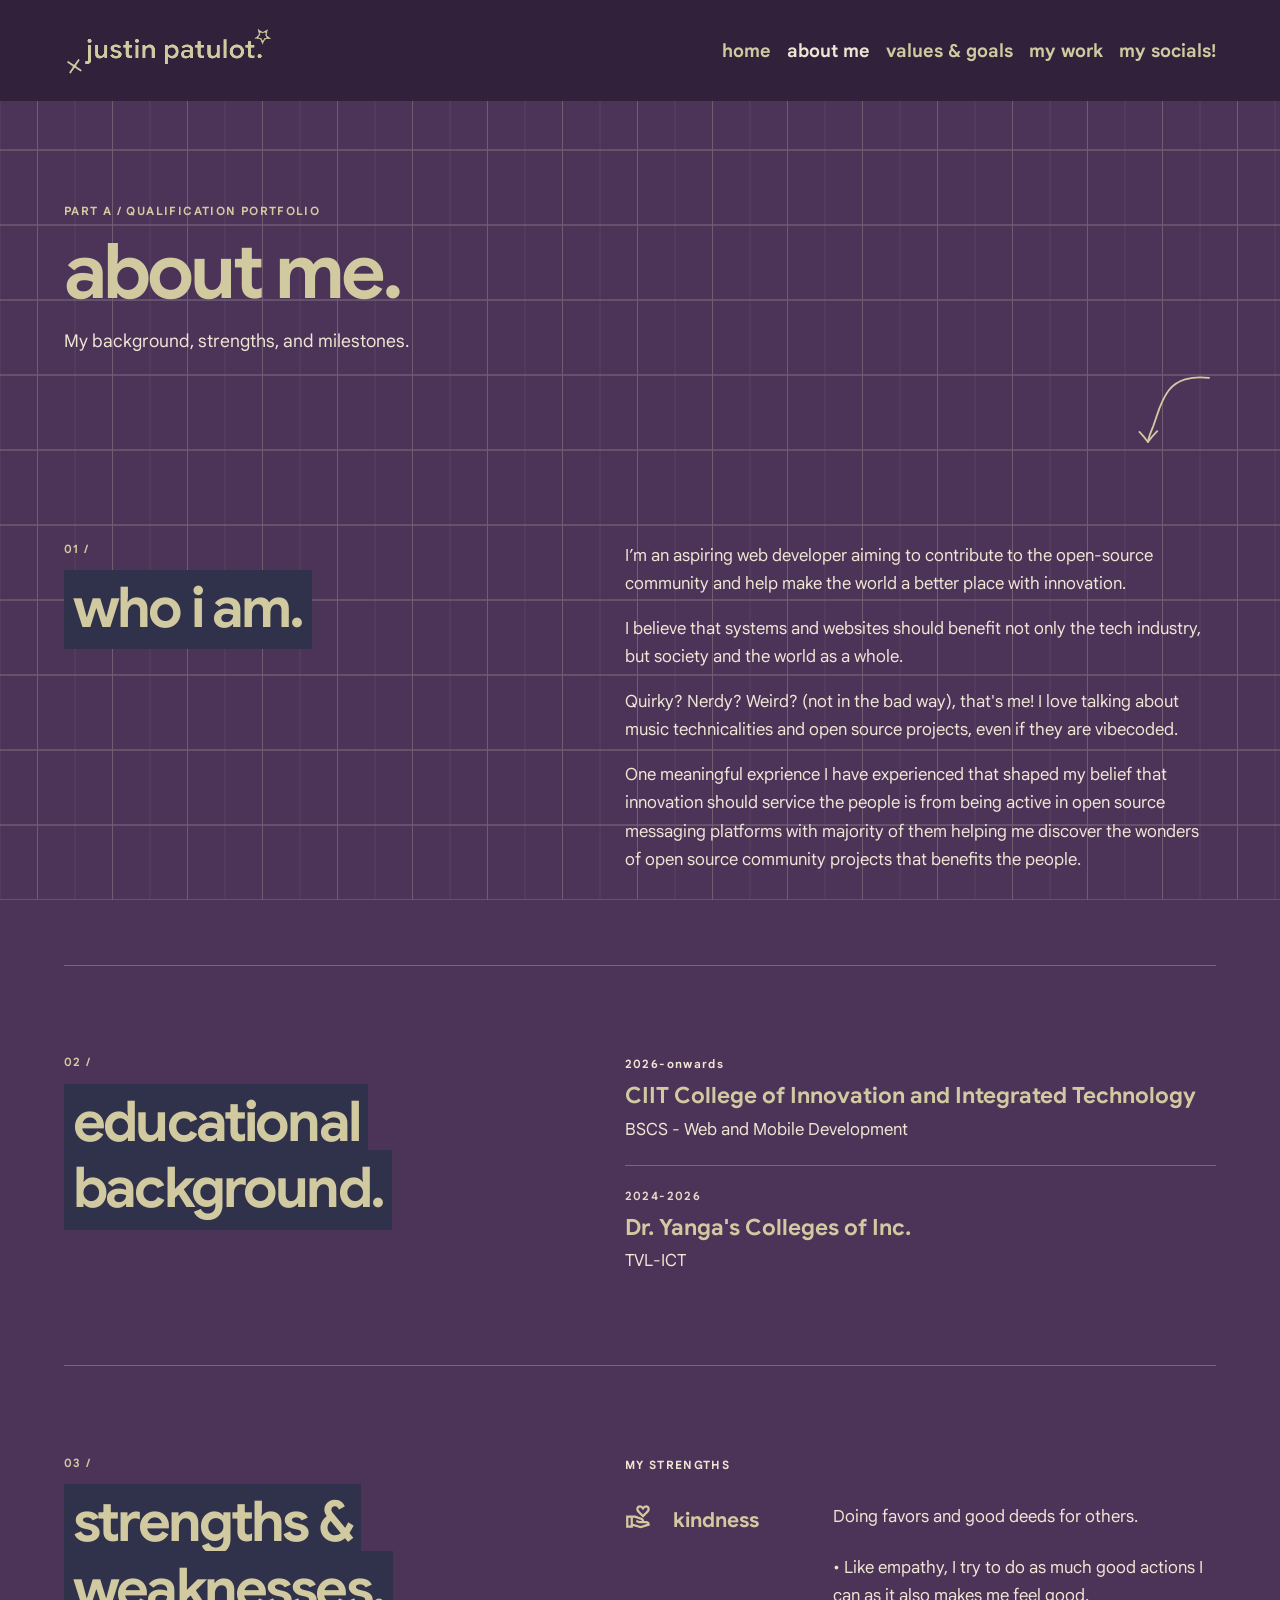
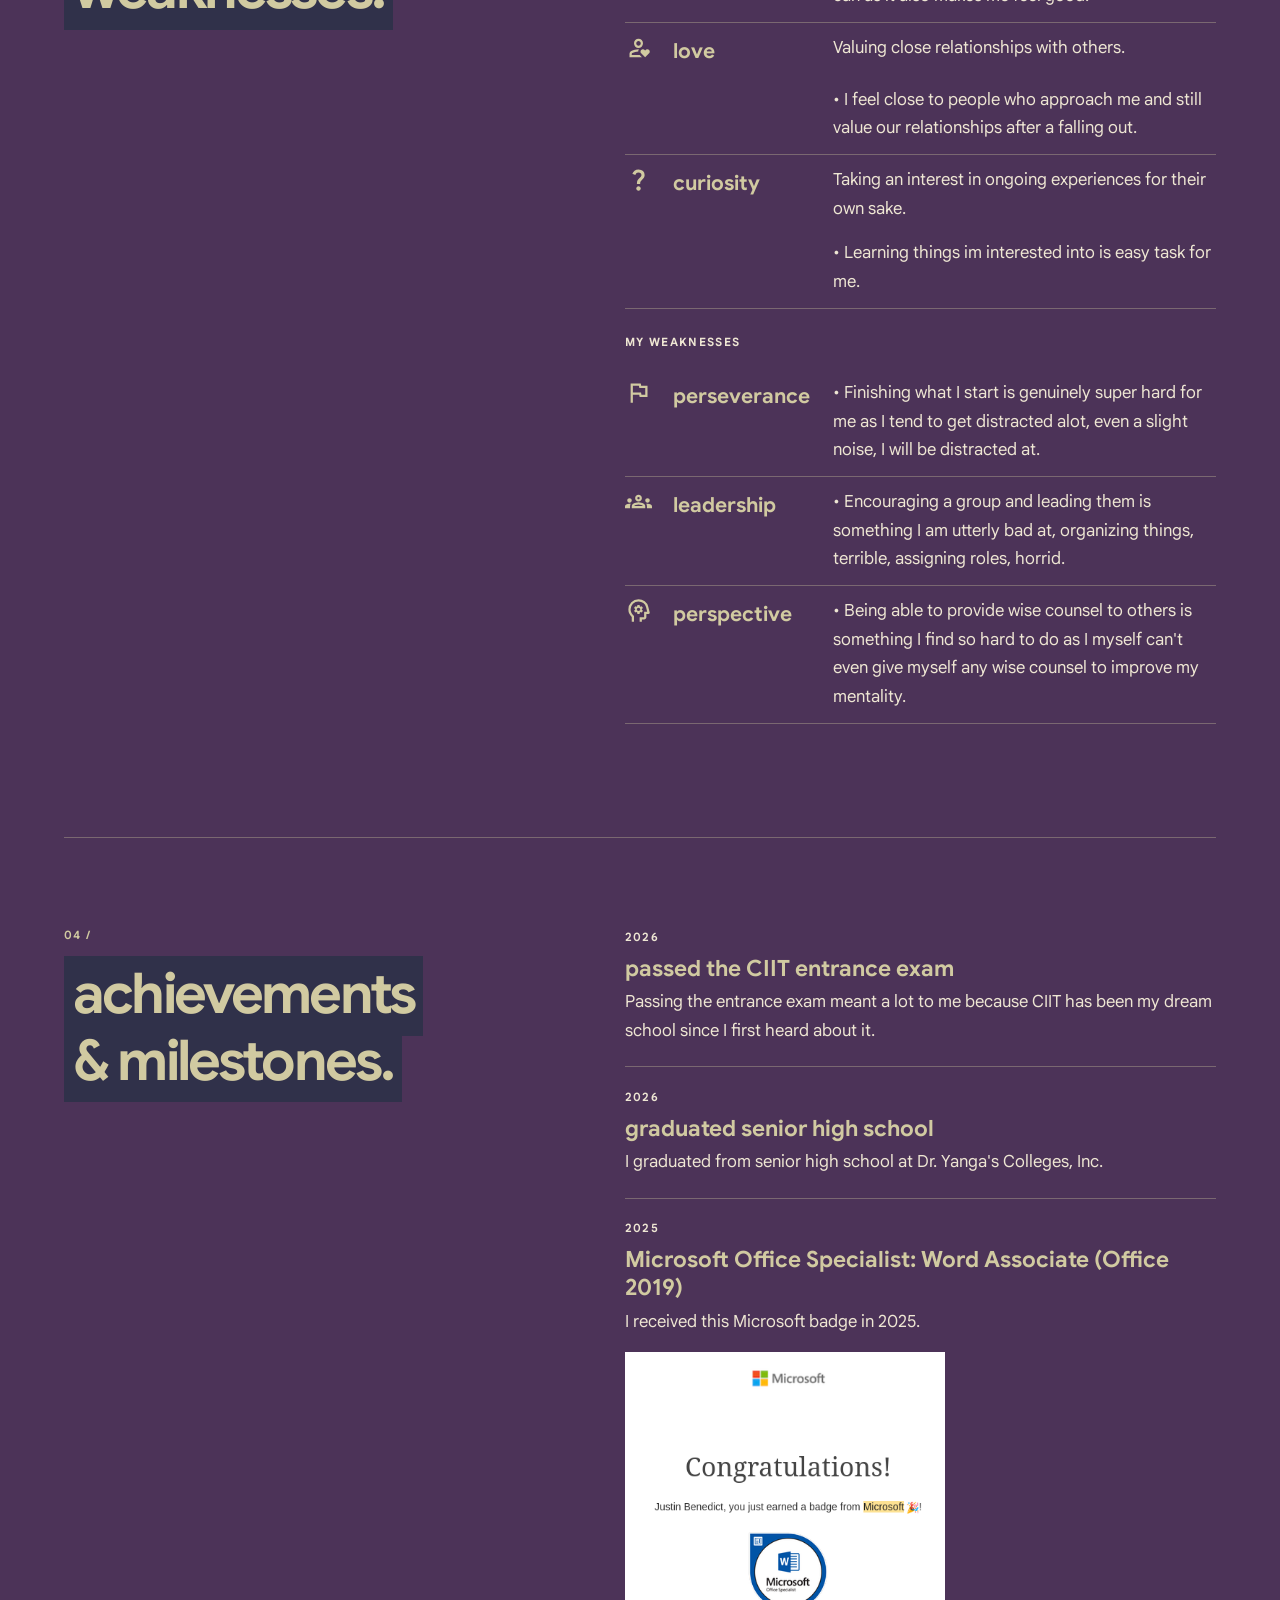
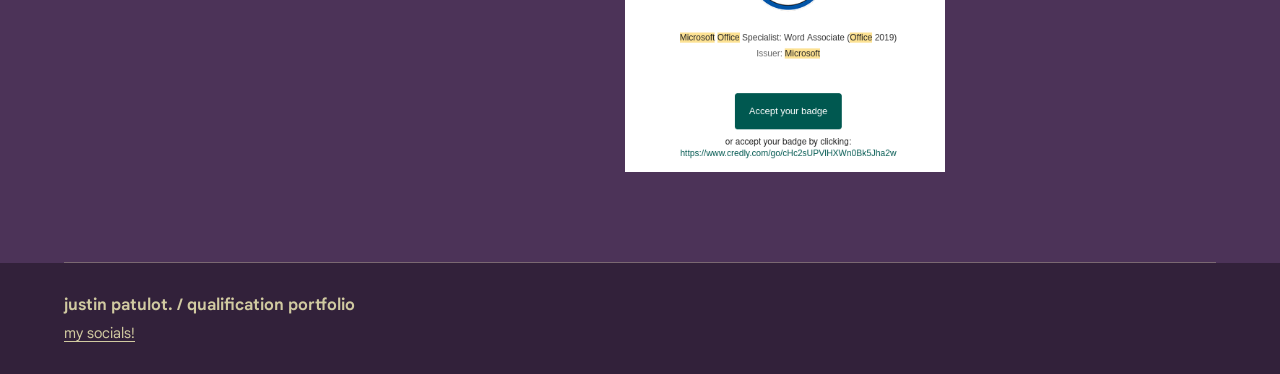
==== about.html @ 3b2c1725 "initial commit" ====
<!DOCTYPE html>
<html lang="en">
<head>
    <meta charset="UTF-8">
    <meta name="viewport" content="width=device-width, initial-scale=1.0">
    <link rel="stylesheet" href="style.css">
    <link rel="stylesheet" href="portfolio.css">
    <title>About Me | Justin Patulot</title>
</head>
<body>
    <header id="top">
        <a class="portfolio-logo" href="index.html" aria-label="Justin Patulot, home">
            <img src="assets/poster-logo.svg" alt="" width="1170" height="280">
        </a>
        <button class="menu-toggle" type="button" aria-label="Open menu" aria-controls="main-navigation" aria-expanded="false" hidden>
            <img class="menu-open-icon" src="assets/material-menu.svg" alt="">
            <img class="menu-close-icon" src="assets/material-close.svg" alt="">
        </button>
        <nav id="main-navigation" class="center portfolio-nav" aria-label="Main navigation">
            <a href="index.html">home</a>
            <a href="about.html" aria-current="page">about me</a>
            <a href="values.html">values &amp; goals</a>
            <a href="work.html">my work</a>
            <a href="socials.html">my socials!</a>
        </nav>
    </header>

    <main class="portfolio">

        <div class="portfolio-page-heading portfolio-shell">
            <p class="portfolio-kicker">PART A / QUALIFICATION PORTFOLIO</p>
            <h1>about me.</h1>
            <p>My background, strengths, and milestones.</p>
            <img class="portfolio-page-arrow" src="assets/hand-drawn-arrow.svg" alt="">
        </div>

        <section class="portfolio-section portfolio-shell" id="about" aria-labelledby="about-heading">
            <div class="portfolio-section-heading">
                <p class="portfolio-kicker">01 /</p>
                <h2 id="about-heading"><span>who i am.</span></h2>
            </div>
            <div class="portfolio-section-content">
                <p>
                    I’m an aspiring web developer aiming to contribute to the open-source
                    community and help make the world a better place with innovation.
                </p>
                <p>
                    I believe that systems and websites should benefit not only the tech
                    industry, but society and the world as a whole.
                </p>
                <p>
                    Quirky? Nerdy? Weird? (not in the bad way), that's me! I love talking about
                    music technicalities and open source projects, even if they are vibecoded.
                </p>
                <p>
                    One meaningful exprience I have experienced that shaped my belief
                    that innovation should service the people is from being active in open source messaging platforms
                    with majority of them helping me discover the wonders of open source community projects
                    that benefits the people.
                </p>
            </div>
        </section>

        <section class="portfolio-section portfolio-shell" id="education" aria-labelledby="education-heading">
            <div class="portfolio-section-heading">
                <p class="portfolio-kicker">02 /</p>
                <h2 id="education-heading"><span>educational<br>background.</span></h2>
            </div>
            <div class="portfolio-section-content portfolio-entries">
                <article>
                    <p class="portfolio-kicker">2026-onwards</p>
                    <h3>CIIT College of Innovation and Integrated Technology</h3>
                    <p>BSCS - Web and Mobile Development</p>
                </article>
                <article>
                    <p class="portfolio-kicker portfolio-placeholder">2024-2026</p>
                    <h3>Dr. Yanga's Colleges of Inc.</h3>
                    <p>TVL-ICT</p>
                </article>
            </div>
        </section>

        <section class="portfolio-section portfolio-shell" id="strengths" aria-labelledby="strengths-heading">
            <div class="portfolio-section-heading">
                <p class="portfolio-kicker">03 /</p>
                <h2 id="strengths-heading"><span>strengths &amp;<br>weaknesses.</span></h2>
            </div>
            <div class="portfolio-section-content">
                <p class="portfolio-kicker">MY STRENGTHS</p>
                <ul class="portfolio-strengths">
                    <li>
                        <img class="material-icon" src="assets/material-volunteer-activism.svg" alt="">
                        <strong>kindness</strong>
                        <span>Doing favors and good deeds for others.</span>
                        <p>• Like empathy, I try to do as much good actions I can as it also makes me feel good.</p>
                    </li>
                    <li>
                        <img class="material-icon" src="assets/material-person-heart.svg" alt="">
                        <strong>love</strong>
                        <span>Valuing close relationships with others.</span>
                        <p>• I feel close to people who approach me and still value our relationships after a falling out.</p>
                    </li>
                    <li>
                        <img class="material-icon" src="assets/material-question-mark.svg" alt="">
                        <strong>curiosity</strong>
                        <span>Taking an interest in ongoing experiences for their own sake.</span>
                        <p>• Learning things im interested into is easy task for me.</p>
                    </li>
                </ul>
                <p class="portfolio-kicker">MY WEAKNESSES</p>
                <ul class="portfolio-strengths">
                    <li>
                        <img class="material-icon" src="assets/material-flag.svg" alt="">
                        <strong>perseverance</strong>
                        <p>• Finishing what I start is genuinely super hard for me as I tend to get distracted alot, even a slight noise, I will be distracted at.</p>
                    </li>
                    <li>
                        <img class="material-icon" src="assets/material-groups.svg" alt="">
                        <strong>leadership</strong>
                        <p>• Encouraging a group and leading them is something I am utterly bad at, organizing things, terrible, assigning roles, horrid.</p>
                    </li>
                    <li>
                        <img class="material-icon" src="assets/material-psychology.svg" alt="">
                        <strong>perspective</strong>
                        <p>• Being able to provide wise counsel to others is something I find so hard to do as I myself can't even give myself any wise counsel to improve my mentality.</p>
                    </li>
                </ul>
            </div>
        </section>

        <section class="portfolio-section portfolio-shell" id="milestones" aria-labelledby="milestones-heading">
            <div class="portfolio-section-heading">
                <p class="portfolio-kicker">04 /</p>
                <h2 id="milestones-heading"><span>achievements<br>&amp; milestones.</span></h2>
            </div>
            <div class="portfolio-section-content portfolio-entries">
                <article>
                    <p class="portfolio-kicker">2026</p>
                    <h3>passed the CIIT entrance exam</h3>
                    <p>Passing the entrance exam meant a lot to me because CIIT has been my dream school since I first heard about it.</p>
                </article>
                <article>
                    <p class="portfolio-kicker">2026</p>
                    <h3>graduated senior high school</h3>
                    <p>I graduated from senior high school at Dr. Yanga's Colleges, Inc.</p>
                </article>
                <article>
                    <p class="portfolio-kicker">2025</p>
                    <h3>Microsoft Office Specialist: Word Associate (Office 2019)</h3>
                    <p>I received this Microsoft badge in 2025.</p>
                    <a href="assets/microsoft-word-badge-proof.png" target="_blank" rel="noopener noreferrer" aria-label="View the Microsoft Word Associate badge proof">
                        <img class="portfolio-badge-proof" src="assets/microsoft-word-badge-proof.png" alt="Microsoft Word Associate badge notification" width="443" height="581" loading="lazy">
                    </a>
                </article>
            </div>
        </section>

        <footer class="portfolio-footer" id="contact" aria-label="Contact">
            <div class="portfolio-shell">
                <div>
                    <p>justin patulot. / qualification portfolio</p>
                    <p><a href="socials.html">my socials!</a></p>
                </div>
            </div>
        </footer>

        <a class="portfolio-back-to-top" href="#top" aria-label="Back to top" hidden>
            <img class="material-icon" src="assets/material-arrow-upward.svg" alt="">
        </a>

    </main>

    <svg width="0" height="0" aria-hidden="true" focusable="false" style="position: absolute; pointer-events: none;">
        <defs>
            <filter id="grid-warp" x="0%" y="0%" width="100%" height="100%" primitiveUnits="userSpaceOnUse" color-interpolation-filters="sRGB">
                <feFlood flood-color="#808000" result="neutral" />
                <feImage id="grid-warp-map" x="-1000" y="-1000" width="1" height="1" preserveAspectRatio="none" result="local-warp" />
                <feComposite in="local-warp" in2="neutral" operator="over" result="warp-map" />
                <feDisplacementMap id="grid-warp-displacement" in="SourceGraphic" in2="warp-map" scale="0" xChannelSelector="R" yChannelSelector="G" />
            </filter>
        </defs>
    </svg>
    <script src="grid-warp.js"></script>
    <script src="menu.js"></script>
    <script src="back-to-top.js"></script>
</body>
</html>
---- style.css ----
@font-face {
    font-family: "GoogleSans";
    src: url("fonts/GoogleSans-VariableFont_GRAD,opsz,wght.ttf") format(truetype)
}

* {
    margin: 0;
    padding: 0;
    box-sizing: border-box;
}

body {
    position: relative;
    font-family: "GoogleSans";
    width: 100%;
    background-color: #4c3358;
    overflow-x: hidden;
}

body::before {
    content: "";
    position: fixed;
    inset: 0;
    background-image: url("assets/Grid-Lines-PNG-Picture-959964478.png");
    background-repeat: repeat;
    background-size: 300px 300px;
    opacity: 0.25;
    pointer-events: none;
    z-index: -1;
    filter: invert(82%) sepia(12%) saturate(300%) hue-rotate(10deg);
}

body.grid-warp-active::before {
    filter: invert(82%) sepia(12%) saturate(300%) hue-rotate(10deg) url("#grid-warp");
}

nav {
    font-weight: bold;
    font-size: 22px;
    margin-left: auto;
    display: flex;
    gap: 20px;
}

nav a {
    position: relative;
    text-decoration: none;
    color: #D1CAA1;
}

nav a::after {
    content: "";
    position: absolute;
    left: 0;
    bottom: -5px;
    width: 100%;
    height: 3px;
    background-color: #D1CAA1;
    transform: scaleX(0);
    transform-origin: left;
    transition: transform 0.3s ease;
}

nav a:hover::after {
    transform: scaleX(1);
}

header {
    display: flex;
    align-items: center;
    font-weight: bold;
    font-size: 22px;
    padding-left: 5%;
    padding-right: 5%;
    padding-top: 2%;
    padding-bottom: 2%;
    background-color: #32213A;
    width: 100%;
}

a:link {
    color: #D1CAA1;
    text-decoration: none;
}

p {
    color: #D1CAA1;
}

.center {
    text-align: center;
}
.center > div, .center > table {
    margin-left: auto;
    margin-right: auto;
}

.hero-section {
    display: flex;
    justify-content: center;
    align-items: center;
    gap: 30px;
    min-height: 70vh;
}

.hero-section img {
    width: 200px;
    height: 200px;
    border-radius: 50%;
    object-fit: cover;
}

.hero-section-inline {
    display: inline;
    align-items: center;
    color: #D1CAA1;
    font-weight: bold;
}
---- portfolio.css ----
body {
    min-height: 100vh;
    min-height: 100dvh;
    display: flex;
    flex-direction: column;
}

.portfolio-logo {
    display: block;
    width: 210px;
    max-width: 70vw;
    flex-shrink: 0;
    line-height: 0;
}

.portfolio-logo img {
    display: block;
    width: 100%;
    height: auto;
}

.portfolio-logo:focus-visible {
    outline: 2px solid #d1caa1;
    outline-offset: 5px;
}

.menu-toggle {
    position: relative;
    display: none;
    width: 44px;
    height: 44px;
    align-items: center;
    justify-content: center;
    border: 1px solid #d1caa1;
    background: transparent;
    cursor: pointer;
}

.menu-toggle img {
    position: absolute;
    width: 26px;
    height: 26px;
    transition: transform 0.3s ease, opacity 0.3s ease;
}

.menu-toggle .menu-close-icon {
    opacity: 0;
    transform: rotate(-180deg) scale(0.7);
}

.menu-toggle[aria-expanded="true"] .menu-open-icon {
    opacity: 0;
    transform: rotate(180deg) scale(0.7);
}

.menu-toggle[aria-expanded="true"] .menu-close-icon {
    opacity: 1;
    transform: rotate(0) scale(1);
}

.menu-toggle:focus-visible {
    outline: 2px solid #d1caa1;
    outline-offset: 4px;
}

.portfolio-nav {
    font-size: clamp(16px, 1.4vw, 20px);
    flex-wrap: wrap;
    justify-content: flex-end;
    gap: 0.6rem 1rem;
}

.portfolio-nav a {
    white-space: nowrap;
}

.portfolio-nav a[aria-current="page"] {
    color: #eee6d3;
}

.portfolio {
    color: #d1caa1;
    flex: 1;
    display: flex;
    flex-direction: column;
}

.portfolio p {
    color: inherit;
}

.portfolio a:link,
.portfolio a:visited {
    color: inherit;
    text-decoration: none;
}

.portfolio a:focus-visible {
    outline: 2px solid #d1caa1;
    outline-offset: 5px;
}

.portfolio section[id] {
    scroll-margin-top: 1rem;
}

.portfolio-shell {
    width: min(1160px, 90%);
    margin-inline: auto;
}

.portfolio-kicker {
    font-size: 0.72rem;
    font-weight: 800;
    letter-spacing: 0.12em;
}

.portfolio .portfolio-placeholder {
    color: #e4d9c9;
}

.portfolio .material-icon {
    width: 1.2em;
    height: 1.2em;
    display: inline-block;
    vertical-align: middle;
    flex: none;
}

.portfolio-hero {
    width: min(900px, 90%);
    min-height: 440px;
    display: grid;
    grid-template-columns: minmax(0, 1fr) 210px;
    align-items: center;
    gap: 3rem;
    padding-block: clamp(6rem, 10vw, 9rem) 4rem;
}

.portfolio-hero h1 {
    font-size: clamp(3.4rem, 6vw, 5rem);
    line-height: 0.95;
    letter-spacing: -0.06em;
    margin: 1.5rem 0 0.6rem;
}

.portfolio-hero-logo {
    display: block;
    width: 100%;
    max-width: 590px;
    height: auto;
}

.portfolio-full-name {
    font-size: 1.05rem;
    font-weight: 700;
    position: relative;
    z-index: 1;
    margin-top: -1.6rem;
    margin-left: min(10.6%, 62px);
}

.portfolio-introduction {
    max-width: 38rem;
    margin-top: 1.5rem;
    font-size: 1.08rem;
    line-height: 1.65;
    color: #eee6d3 !important;
}

.portfolio-start {
    display: inline-flex;
    align-items: center;
    gap: 0.6rem;
    margin-top: 1.6rem;
    border-bottom: 1px solid #d1caa1;
    padding-bottom: 0.25rem;
    font-weight: 700;
}

.portfolio-start .material-icon {
    transform: rotate(-90deg);
}

.portfolio-portrait {
    position: relative;
}

.portfolio-portrait img {
    display: block;
    width: 100%;
    height: auto;
    aspect-ratio: 1;
    object-fit: cover;
    border-radius: 50%;
}

.portfolio-manifesto {
    display: flex;
    justify-content: center;
    flex-wrap: wrap;
    gap: 0.5rem 0.8rem;
    padding-block: 1rem 5rem;
}

.portfolio-manifesto span {
    display: inline-block;
    position: relative;
    isolation: isolate;
    padding: 0.4rem 0.75rem;
    font-size: clamp(1.5rem, 2.7vw, 2.5rem);
    font-weight: 800;
    line-height: 1.1;
    transform: rotate(-1.3deg);
}

.portfolio-manifesto span::before {
    content: "";
    position: absolute;
    inset: 0;
    z-index: -1;
    background: #30314a;
    clip-path: polygon(0 1%, 98% 0, 100% 100%, 1% 96%);
}

.portfolio-manifesto span:nth-child(2) {
    transform: rotate(1.2deg) translateY(0.25rem);
}

.portfolio-manifesto span:nth-child(2)::before {
    clip-path: polygon(1% 0, 100% 3%, 99% 100%, 0 97%);
}

.portfolio-manifesto span:last-child::before {
    clip-path: polygon(0 2%, 99% 0, 100% 97%, 1% 100%);
}

.portfolio-manifesto span:last-child {
    text-decoration: underline;
    text-underline-offset: 0.14em;
}

.portfolio-page-heading {
    padding-top: clamp(4rem, 8vw, 7rem);
}

.portfolio-page-heading h1 {
    font-size: clamp(3rem, 6vw, 5rem);
    line-height: 1;
    letter-spacing: -0.05em;
    margin: 1rem 0;
}

.portfolio-page-heading > p:last-of-type {
    color: #eee6d3;
    font-size: 1.1rem;
    line-height: 1.6;
}

.portfolio-page-arrow {
    display: block;
    width: clamp(5rem, 10vw, 7.25rem);
    height: auto;
    margin: 1rem 0 0 auto;
}

.portfolio-section {
    display: grid;
    grid-template-columns: 0.9fr 1.1fr;
    gap: clamp(2rem, 6vw, 6rem);
    padding-block: clamp(4rem, 7vw, 6rem);
    border-bottom: 1px solid rgba(209, 202, 161, 0.35);
}

.portfolio-section-heading h2 {
    font-size: clamp(2.3rem, 4.4vw, 4rem);
    line-height: 1.18;
    letter-spacing: -0.05em;
    margin-top: 1.2rem;
}

.portfolio-section-heading h2 span {
    background: #30314a;
    padding: 0.05em 0.16em 0.12em;
    box-decoration-break: clone;
    -webkit-box-decoration-break: clone;
}

.portfolio-section-content {
    color: #eee6d3;
    font-size: 1.05rem;
    line-height: 1.7;
}

.portfolio-section-content > p + p {
    margin-top: 1rem;
}

.portfolio-section-content h3 {
    color: #d1caa1;
    font-size: 1.4rem;
    line-height: 1.25;
    margin: 0.4rem 0;
}

.portfolio-entries article {
    padding: 1.3rem 0;
    border-bottom: 1px solid rgba(209, 202, 161, 0.35);
}

.portfolio-entries article:first-child {
    padding-top: 0;
}

.portfolio-entries article:last-child {
    border-bottom: 0;
    padding-bottom: 0;
}

.portfolio-entries article > p + p {
    margin-top: 0.7rem;
}

.portfolio-work-preview {
    display: block;
    width: min(100%, 540px);
    margin-top: 1rem;
    border: 1px solid rgba(209, 202, 161, 0.35);
}

.portfolio-poster-preview {
    width: min(100%, 320px);
}

.portfolio-work-preview img {
    display: block;
    width: 100%;
    height: auto;
}

.portfolio a.portfolio-work-link {
    display: inline-block;
    margin-top: 0.8rem;
    color: #d1caa1;
    font-weight: 700;
    text-decoration: underline;
    text-underline-offset: 0.2em;
}

.portfolio-music-links {
    display: flex;
    flex-wrap: wrap;
    gap: 0.75rem 1.5rem;
    margin-top: 1rem;
}

.portfolio .portfolio-music-links a {
    position: relative;
    color: #d1caa1;
    font-weight: 700;
}

.portfolio-music-links a::after {
    content: "";
    position: absolute;
    left: 0;
    bottom: -5px;
    width: 100%;
    height: 3px;
    background: #d1caa1;
    transform: scaleX(0);
    transform-origin: left;
    transition: transform 0.3s ease;
}

.portfolio-music-links a:hover::after,
.portfolio-music-links a:focus-visible::after {
    transform: scaleX(1);
}

.portfolio-art-gallery {
    display: grid;
    grid-template-columns: repeat(2, minmax(0, 1fr));
    gap: 0.8rem;
    align-items: start;
    margin-top: 1rem;
}

.portfolio-art-gallery a {
    display: block;
    border: 1px solid rgba(209, 202, 161, 0.35);
}

.portfolio-art-gallery a:first-child {
    grid-row: span 2;
}

.portfolio-art-gallery img {
    display: block;
    width: 100%;
    height: auto;
}

.portfolio-badge-proof {
    display: block;
    width: min(100%, 320px);
    height: auto;
    margin-top: 1rem;
}

.portfolio-strengths {
    list-style: none;
    margin: 1rem 0 1.5rem;
}

.portfolio-strengths li {
    display: grid;
    grid-template-columns: 2rem 9rem minmax(0, 1fr);
    gap: 1rem;
    padding: 0.7rem 0;
    border-bottom: 1px solid rgba(209, 202, 161, 0.35);
}

.portfolio-strengths li > p {
    grid-column: 3;
}

.portfolio-strengths .material-icon {
    width: 1.7rem;
    height: 1.7rem;
}

.portfolio-strengths strong {
    color: #d1caa1;
    font-size: 1.3rem;
}

.socials-list {
    list-style: none;
}

.socials-list li {
    padding: 1rem 0;
}

.socials-list img {
    width: 1.6rem;
    height: 1.6rem;
}

.socials-list strong {
    color: #d1caa1;
}

.portfolio .socials-list a {
    position: relative;
    display: inline-flex;
    align-items: center;
    gap: 1rem;
    color: #eee6d3;
    text-decoration: none;
}

.portfolio .socials-list a::after {
    content: "";
    position: absolute;
    left: 0;
    bottom: -5px;
    width: 100%;
    height: 3px;
    background-color: #d1caa1;
    transform: scaleX(0);
    transform-origin: left;
    transition: transform 0.3s ease;
}

.portfolio .socials-list a:hover::after,
.portfolio .socials-list a:focus-visible::after {
    transform: scaleX(1);
}

.portfolio-footer {
    margin-top: auto;
    background: #32213a;
}

.portfolio-footer > div {
    display: flex;
    justify-content: space-between;
    align-items: center;
    gap: 2rem;
    padding-block: 2rem;
    font-weight: 700;
}

.portfolio-footer p + p {
    margin-top: 0.6rem;
    font-size: 0.9rem;
    font-weight: 400;
}

.portfolio .portfolio-footer a {
    text-decoration: underline;
    text-underline-offset: 0.2em;
}

.portfolio-back-to-top {
    position: fixed;
    right: 1.25rem;
    bottom: 1.25rem;
    z-index: 10;
    display: grid;
    place-items: center;
    width: 3rem;
    height: 3rem;
    background: #30314a;
    border: 1px solid #d1caa1;
}

.portfolio-back-to-top:hover {
    background: #211d32;
}

.portfolio-back-to-top[hidden] {
    display: none;
}

@media (max-width: 760px) {
    html.mobile-menu-open {
        scrollbar-width: none;
    }
    html.mobile-menu-open::-webkit-scrollbar {
        display: none;
    }
    body > header {
        flex-wrap: wrap;
        justify-content: space-between;
        padding-block: 1rem;
    }
    body > header .menu-toggle:not([hidden]) {
        display: inline-flex;
    }
    body > header .portfolio-nav {
        width: 100%;
        margin-left: 0;
        margin-top: 0.8rem;
        flex-direction: column;
        flex-wrap: nowrap;
        align-items: stretch;
        justify-content: flex-start;
        gap: 0;
        font-size: 1rem;
    }
    body > header .portfolio-nav a {
        min-height: 44px;
        padding: 0.75rem;
        text-align: left;
        transition: background-color 0.2s ease;
    }
    body > header .portfolio-nav a::after {
        display: none;
    }
    body > header .portfolio-nav a:hover,
    body > header .portfolio-nav a:focus {
        background-color: rgba(209, 202, 161, 0.16);
    }
    body > header.menu-ready .portfolio-nav {
        display: none;
    }
    body > header.menu-ready .portfolio-nav.is-open {
        display: flex;
    }
    .portfolio-hero {
        grid-template-columns: 1fr 160px;
        gap: 2rem;
    }
    .portfolio-hero h1 {
        font-size: clamp(3rem, 7vw, 4rem);
    }
    .portfolio-section {
        grid-template-columns: 1fr;
        gap: 2rem;
    }
}

@media (max-width: 520px) {
    .portfolio-art-gallery {
        grid-template-columns: 1fr;
    }
    .portfolio-art-gallery a:first-child {
        grid-row: auto;
    }
    .portfolio-hero {
        grid-template-columns: 1fr;
        min-height: 0;
        padding-top: 4rem;
    }
    .portfolio-portrait {
        width: 180px;
        margin: 0 0 1rem 1rem;
    }
    .portfolio-manifesto {
        padding-bottom: 4rem;
    }
    .portfolio-strengths li {
        grid-template-columns: 2rem 1fr;
        gap: 0.15rem 0.6rem;
    }
    .portfolio-strengths li > span,
    .portfolio-strengths li > p {
        grid-column: 2;
    }
    .portfolio-footer > div {
        align-items: start;
        flex-direction: column;
        gap: 1rem;
    }
}

@media (prefers-reduced-motion: reduce) {
    .menu-toggle img,
    body > header .portfolio-nav a,
    .portfolio-music-links a::after {
        transition: none;
    }
}
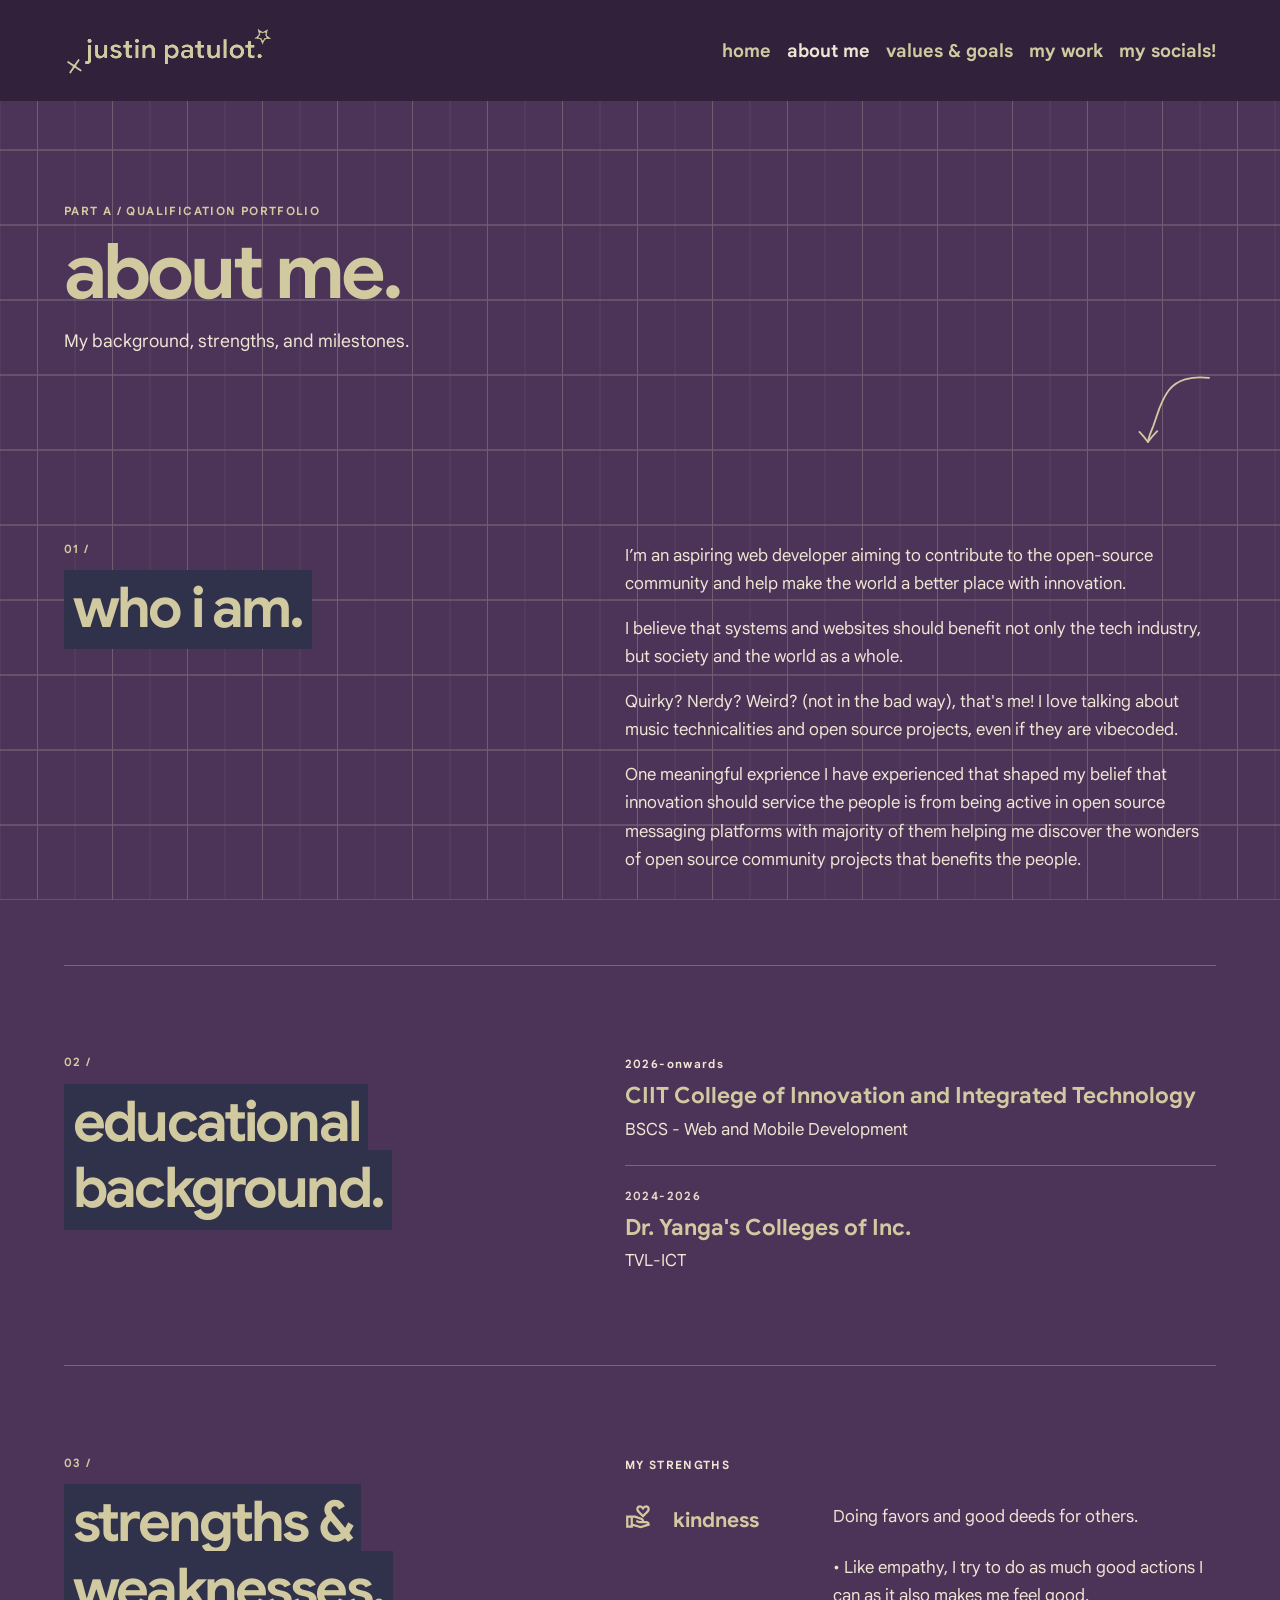
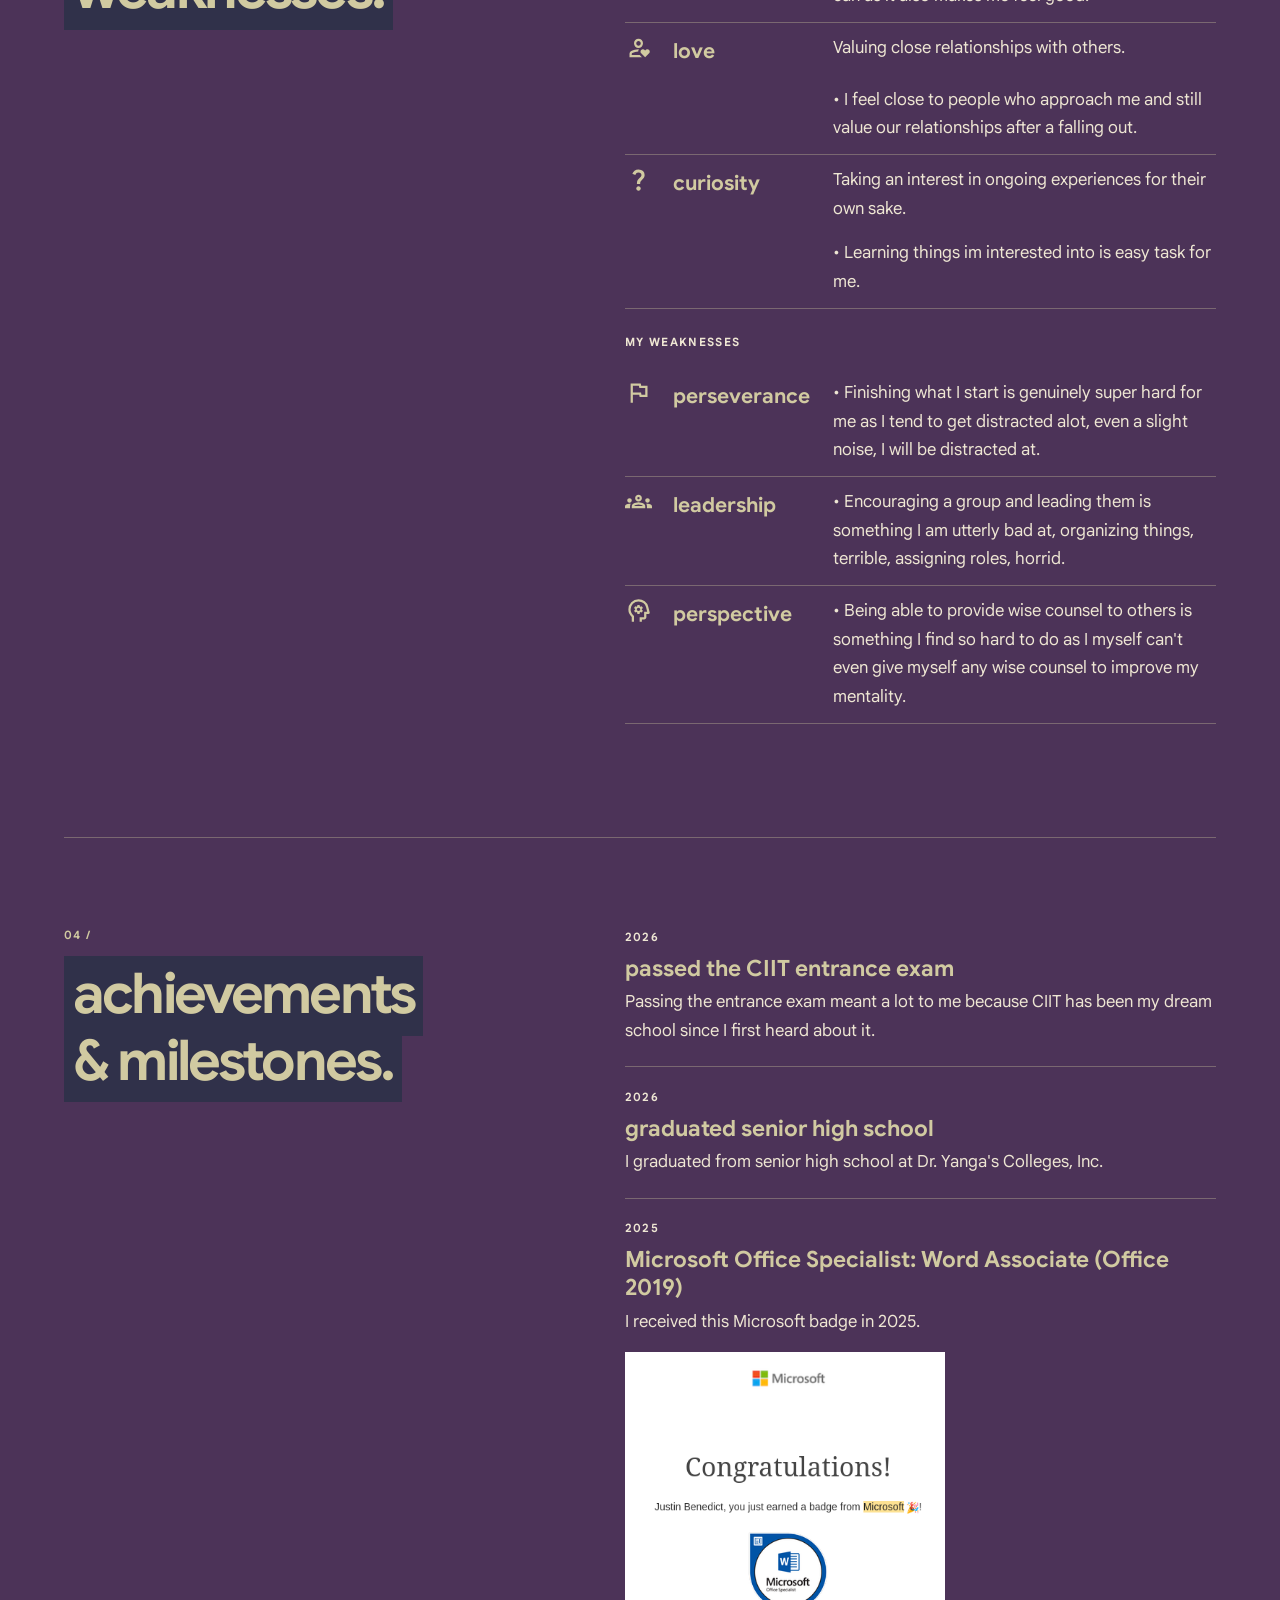
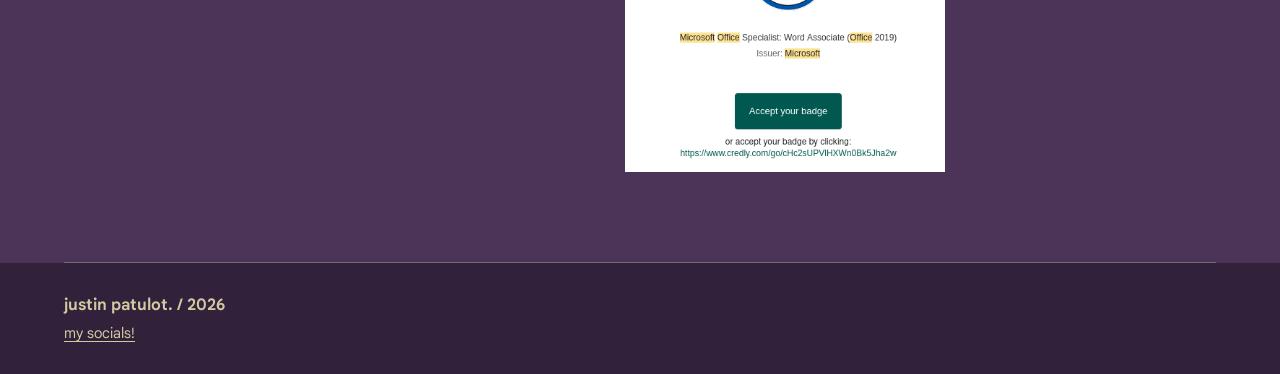
==== commit e753fe4c: "changes in the footer" ====
--- a/about.html
+++ b/about.html
@@ -158,7 +158,7 @@
         <footer class="portfolio-footer" id="contact" aria-label="Contact">
             <div class="portfolio-shell">
                 <div>
-                    <p>justin patulot. / qualification portfolio</p>
+                    <p>justin patulot. / 2026</p>
                     <p><a href="socials.html">my socials!</a></p>
                 </div>
             </div>
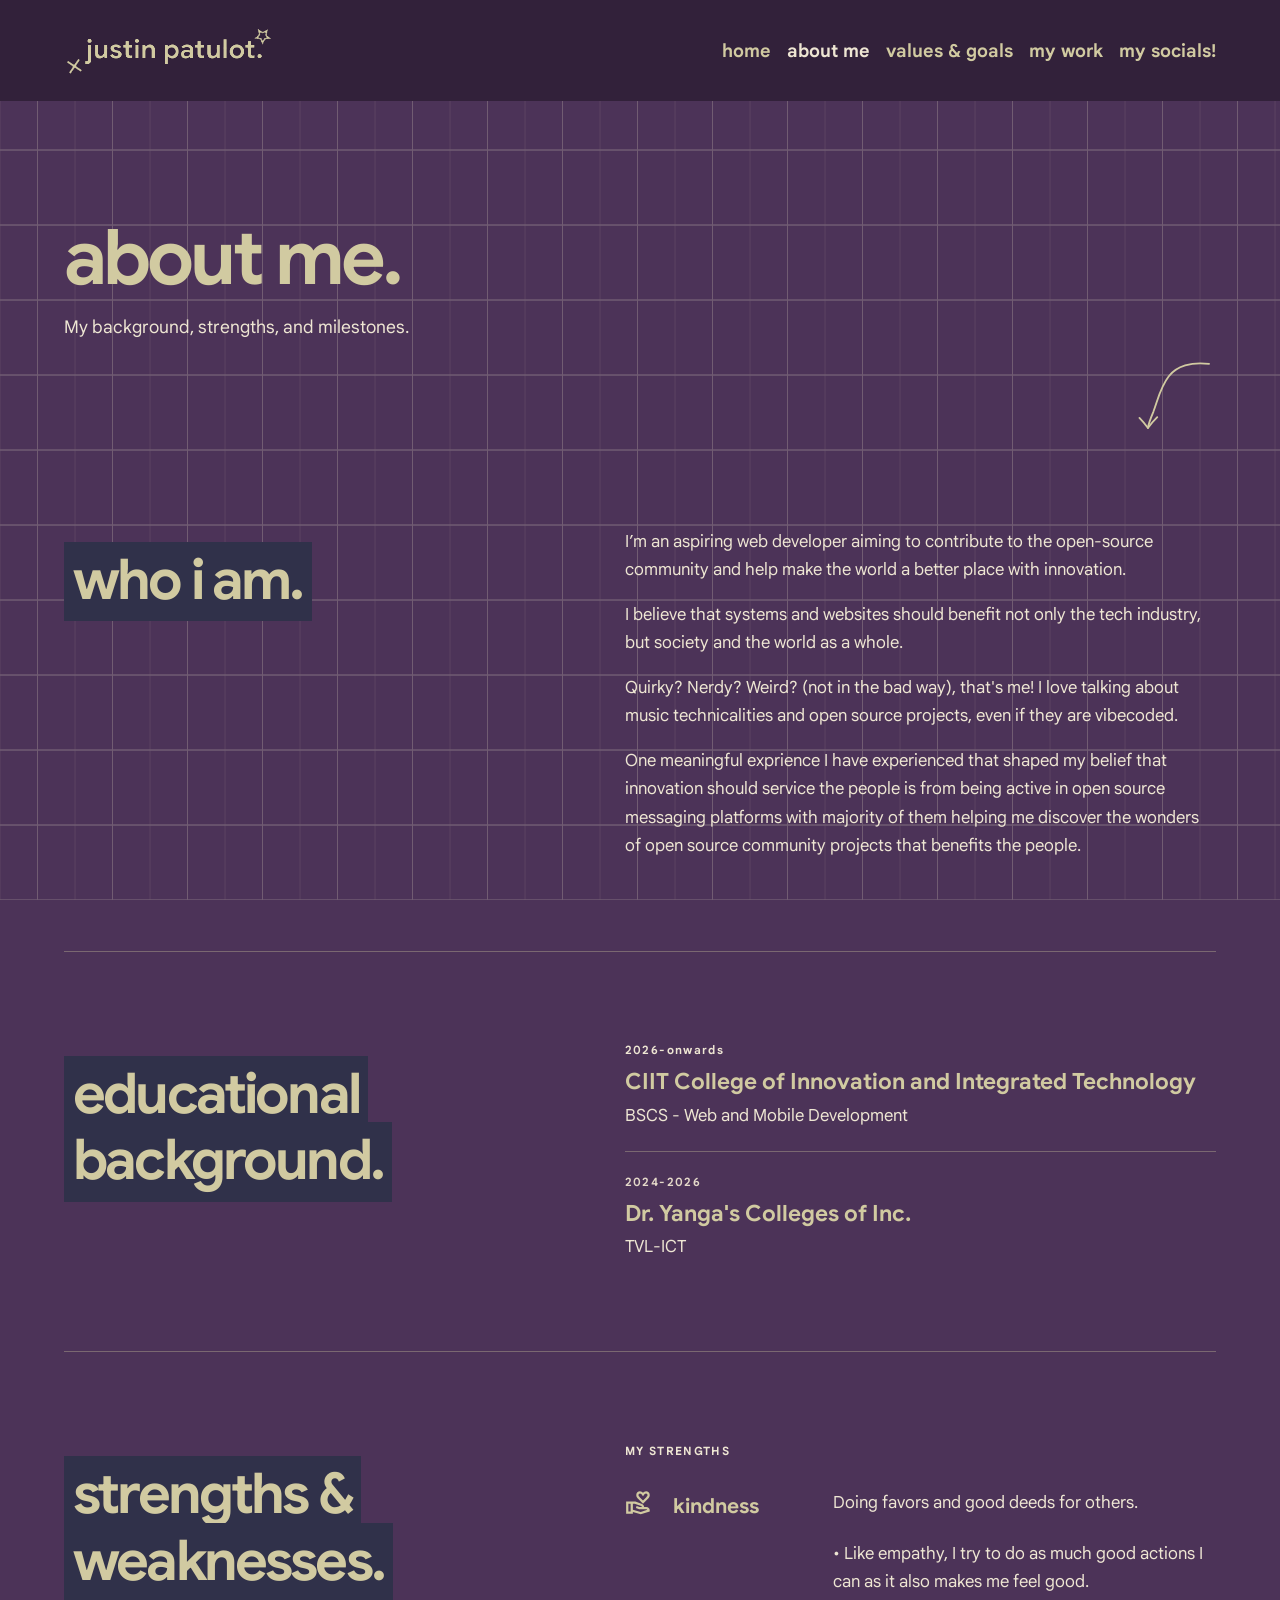
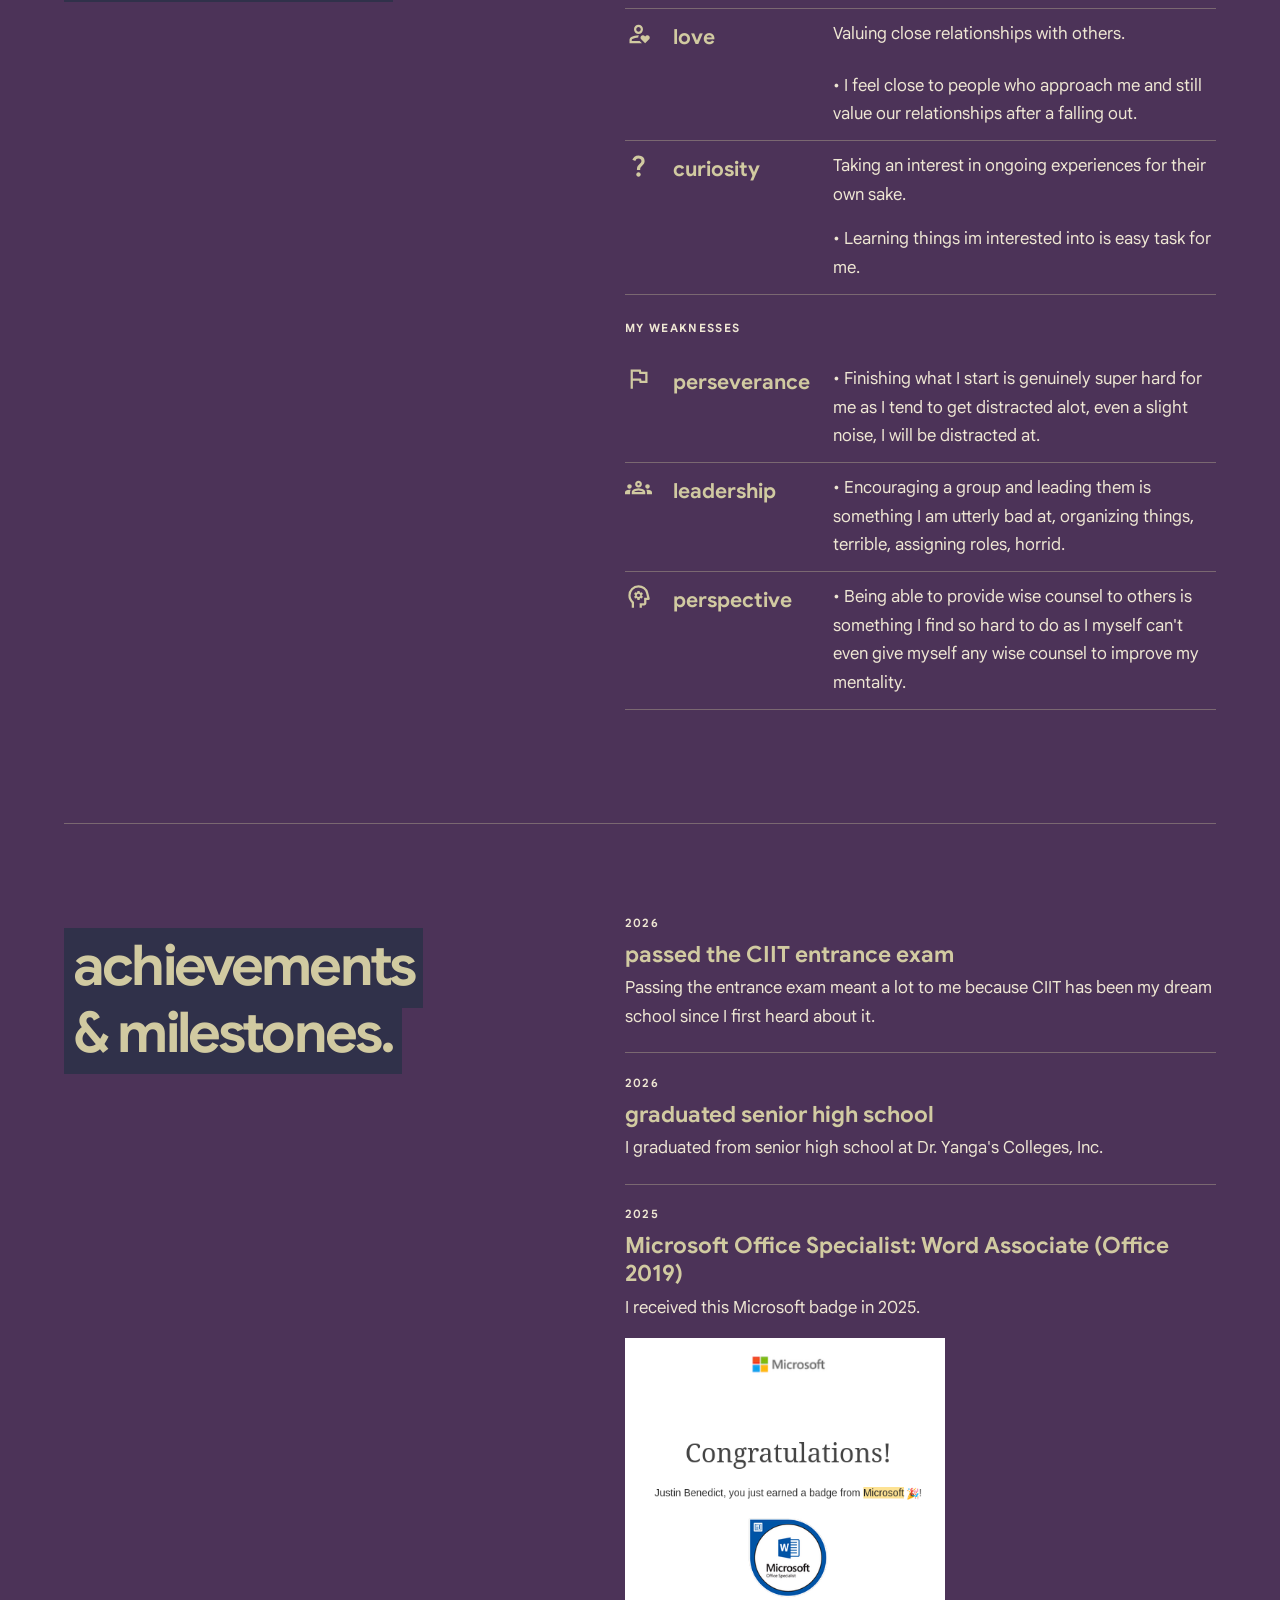
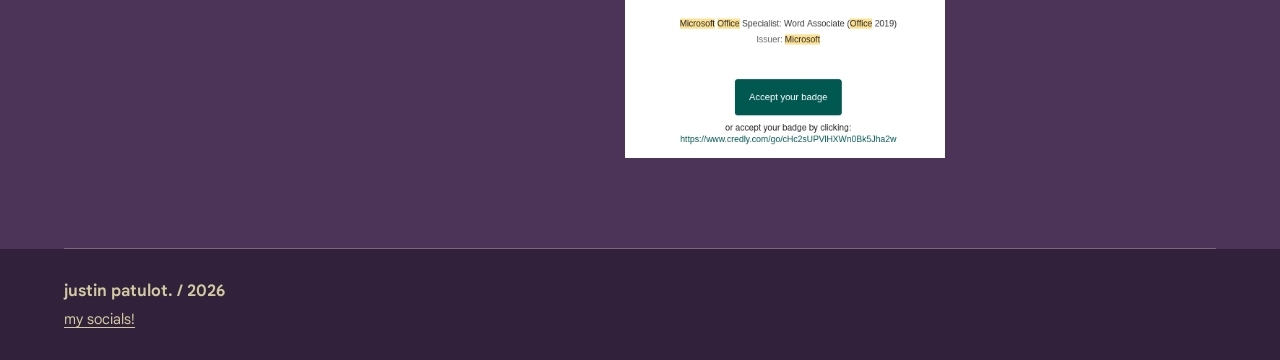
==== commit ad3304da: "remove repeating/incosistent designs in the webpage" ====
--- a/about.html
+++ b/about.html
@@ -28,7 +28,6 @@
     <main class="portfolio">
 
         <div class="portfolio-page-heading portfolio-shell">
-            <p class="portfolio-kicker">PART A / QUALIFICATION PORTFOLIO</p>
             <h1>about me.</h1>
             <p>My background, strengths, and milestones.</p>
             <img class="portfolio-page-arrow" src="assets/hand-drawn-arrow.svg" alt="">
@@ -36,7 +35,6 @@
 
         <section class="portfolio-section portfolio-shell" id="about" aria-labelledby="about-heading">
             <div class="portfolio-section-heading">
-                <p class="portfolio-kicker">01 /</p>
                 <h2 id="about-heading"><span>who i am.</span></h2>
             </div>
             <div class="portfolio-section-content">
@@ -63,7 +61,6 @@
 
         <section class="portfolio-section portfolio-shell" id="education" aria-labelledby="education-heading">
             <div class="portfolio-section-heading">
-                <p class="portfolio-kicker">02 /</p>
                 <h2 id="education-heading"><span>educational<br>background.</span></h2>
             </div>
             <div class="portfolio-section-content portfolio-entries">
@@ -82,7 +79,6 @@
 
         <section class="portfolio-section portfolio-shell" id="strengths" aria-labelledby="strengths-heading">
             <div class="portfolio-section-heading">
-                <p class="portfolio-kicker">03 /</p>
                 <h2 id="strengths-heading"><span>strengths &amp;<br>weaknesses.</span></h2>
             </div>
             <div class="portfolio-section-content">
@@ -130,7 +126,6 @@
 
         <section class="portfolio-section portfolio-shell" id="milestones" aria-labelledby="milestones-heading">
             <div class="portfolio-section-heading">
-                <p class="portfolio-kicker">04 /</p>
                 <h2 id="milestones-heading"><span>achievements<br>&amp; milestones.</span></h2>
             </div>
             <div class="portfolio-section-content portfolio-entries">
@@ -159,7 +154,7 @@
             <div class="portfolio-shell">
                 <div>
                     <p>justin patulot. / 2026</p>
-                    <p><a href="socials.html">my socials!</a></p>
+                    <p><a href="socials.html" target="_blank" rel="noopener noreferrer">my socials!</a></p>
                 </div>
             </div>
         </footer>
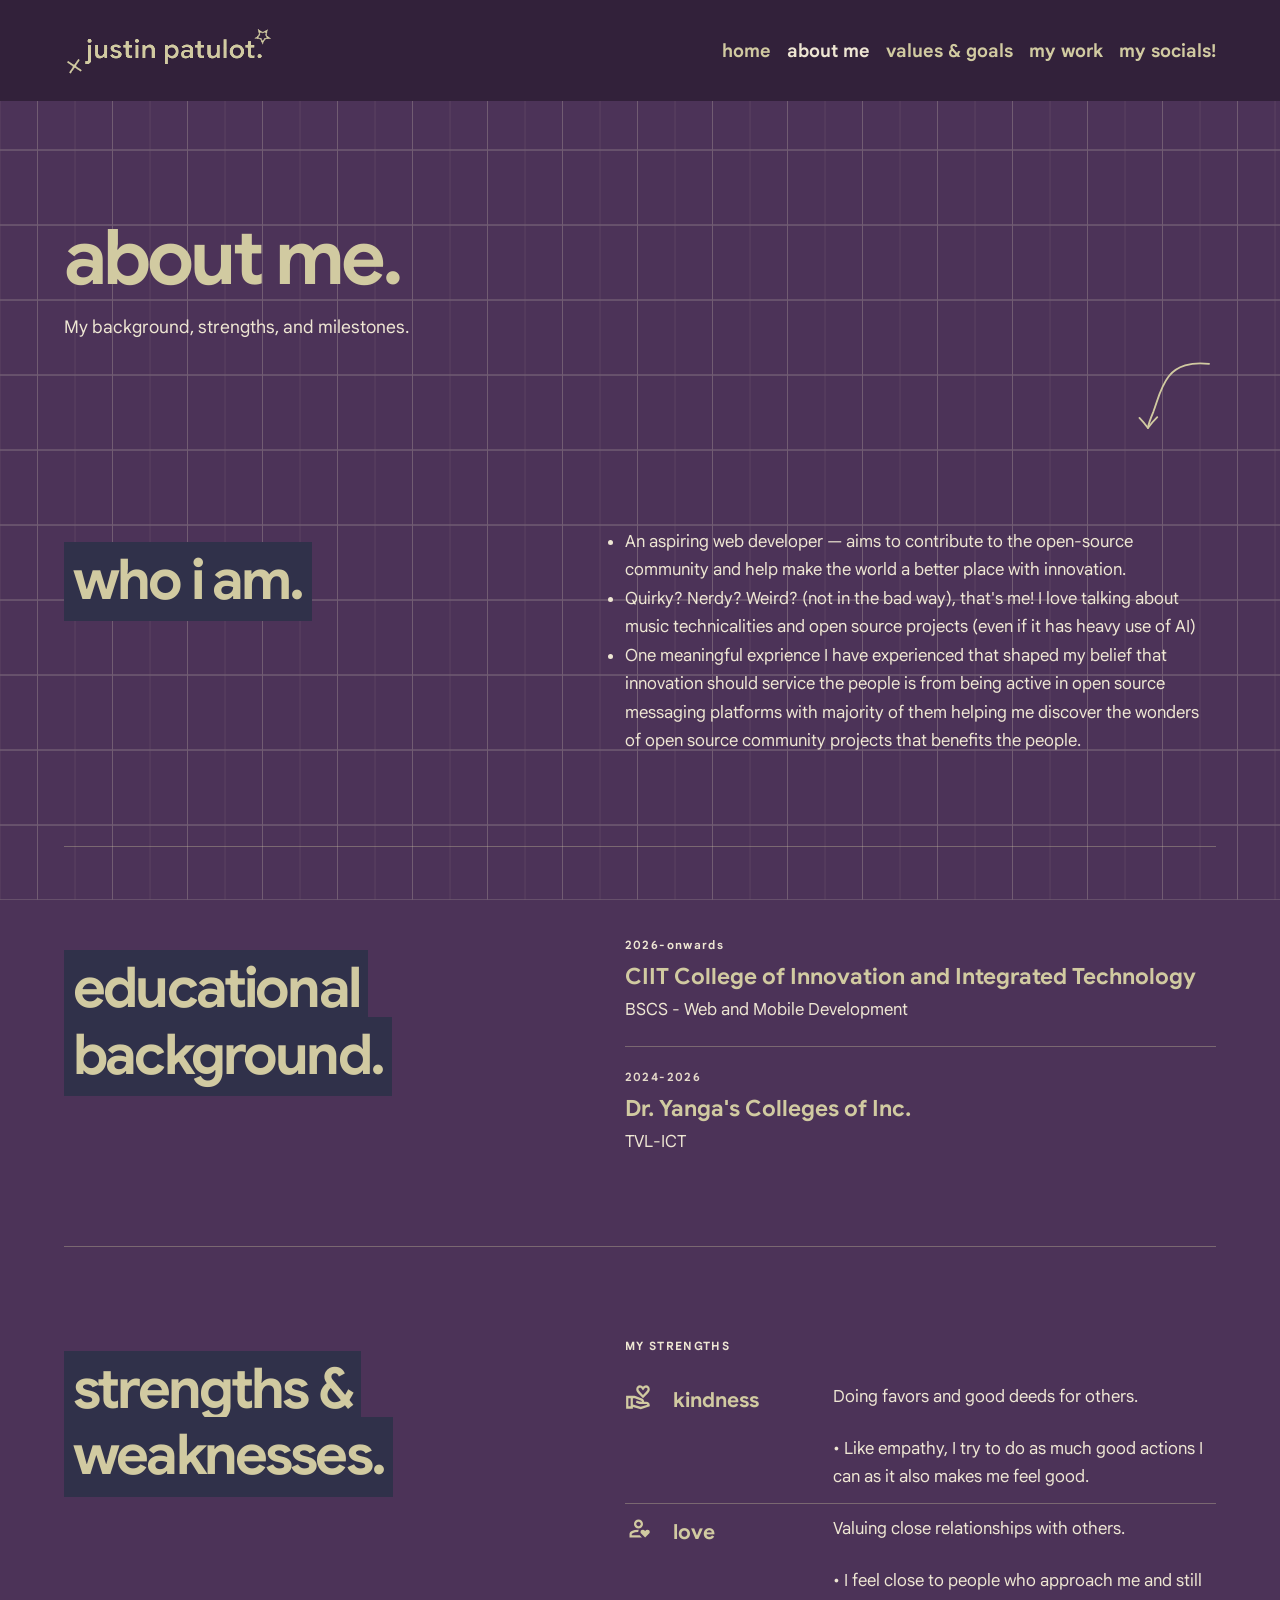
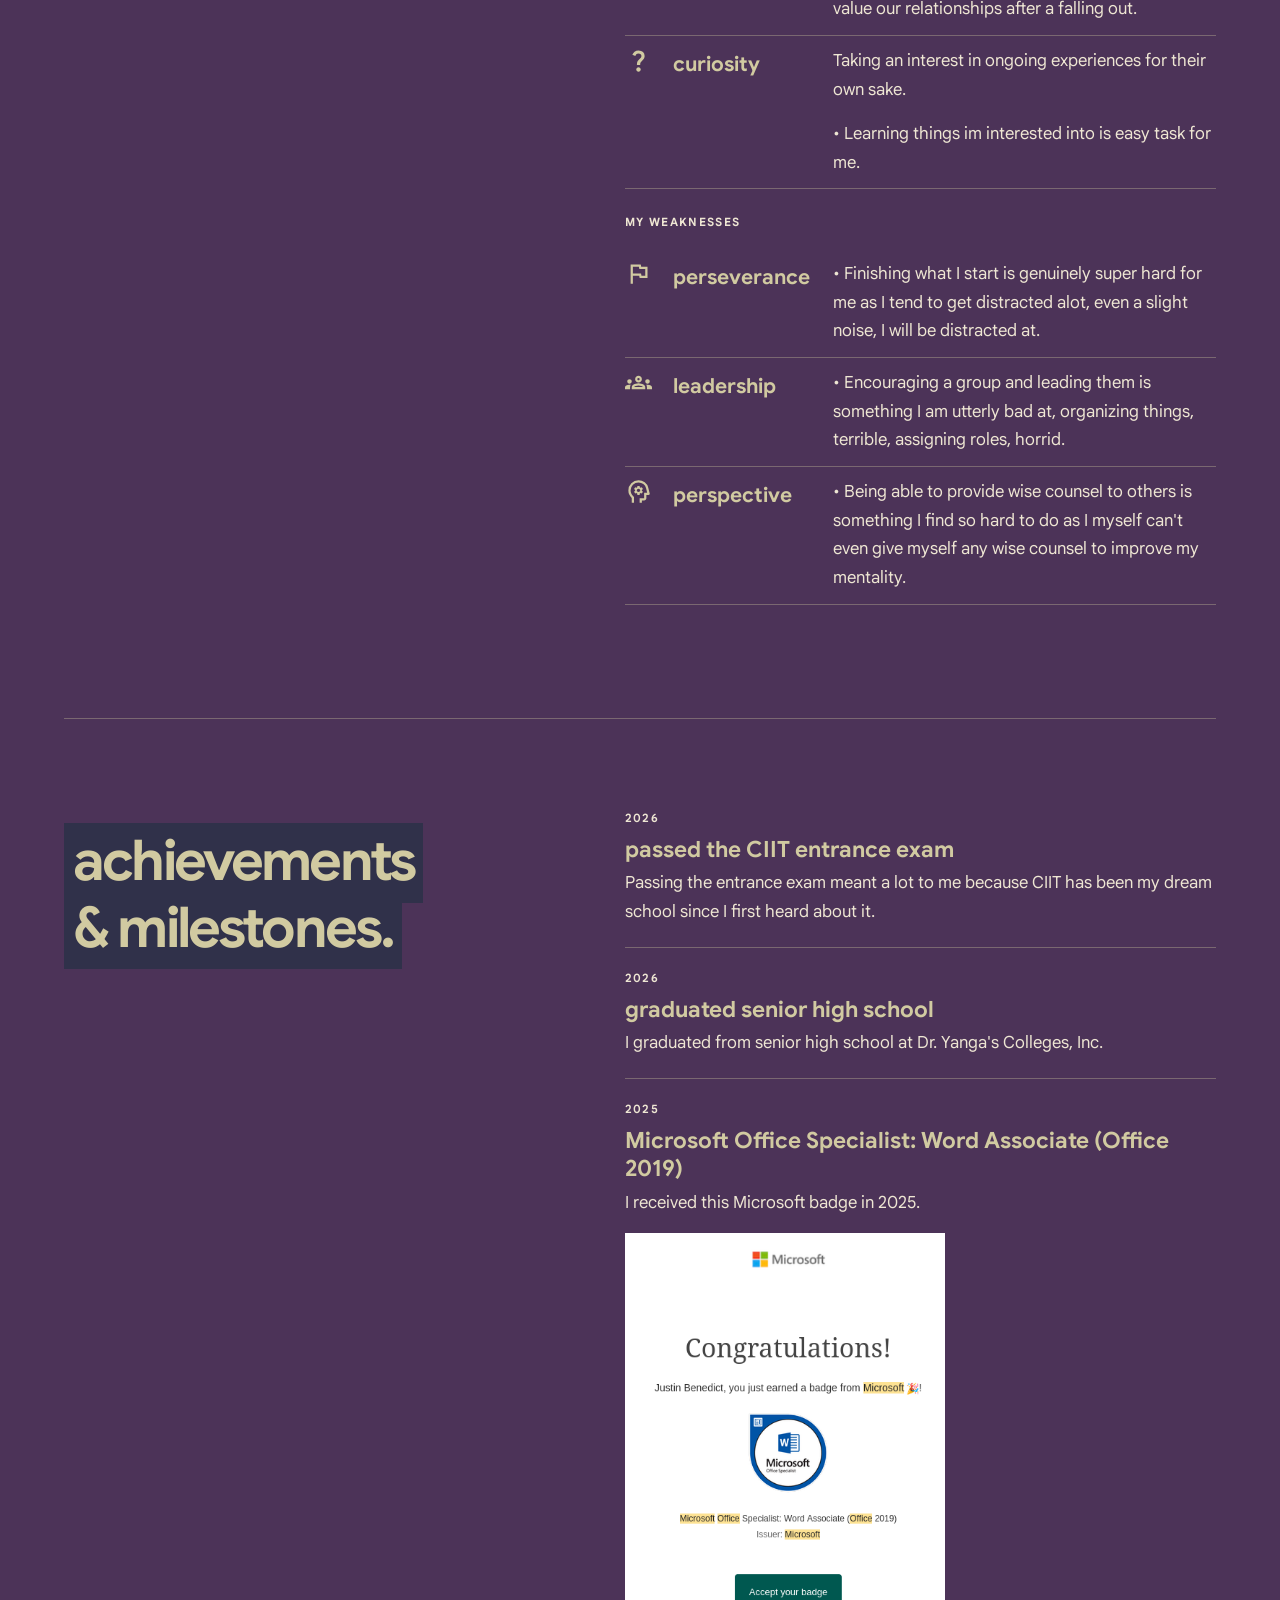
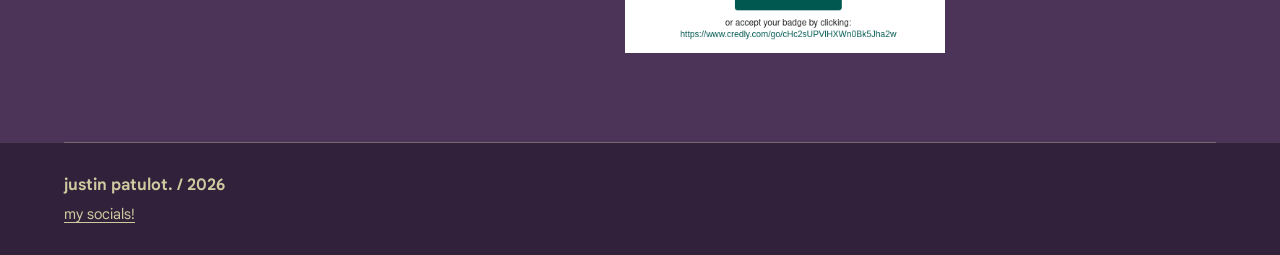
==== commit 34f14c87: "update some parts in about me" ====
--- a/about.html
+++ b/about.html
@@ -38,24 +38,22 @@
                 <h2 id="about-heading"><span>who i am.</span></h2>
             </div>
             <div class="portfolio-section-content">
-                <p>
-                    I’m an aspiring web developer aiming to contribute to the open-source
-                    community and help make the world a better place with innovation.
-                </p>
-                <p>
-                    I believe that systems and websites should benefit not only the tech
-                    industry, but society and the world as a whole.
-                </p>
-                <p>
-                    Quirky? Nerdy? Weird? (not in the bad way), that's me! I love talking about
-                    music technicalities and open source projects, even if they are vibecoded.
-                </p>
-                <p>
-                    One meaningful exprience I have experienced that shaped my belief
-                    that innovation should service the people is from being active in open source messaging platforms
-                    with majority of them helping me discover the wonders of open source community projects
-                    that benefits the people.
-                </p>
+                <ul>
+                    <li>
+                        An aspiring web developer — aims to contribute to the open-source
+                        community and help make the world a better place with innovation.
+                    </li>
+                    <li>
+                        Quirky? Nerdy? Weird? (not in the bad way), that's me! I love talking about
+                        music technicalities and open source projects (even if it has heavy use of AI)
+                    </li>
+                    <li>
+                        One meaningful exprience I have experienced that shaped my belief
+                        that innovation should service the people is from being active in open source messaging platforms
+                        with majority of them helping me discover the wonders of open source community projects
+                        that benefits the people.
+                    </li>
+                </ul>
             </div>
         </section>
 
